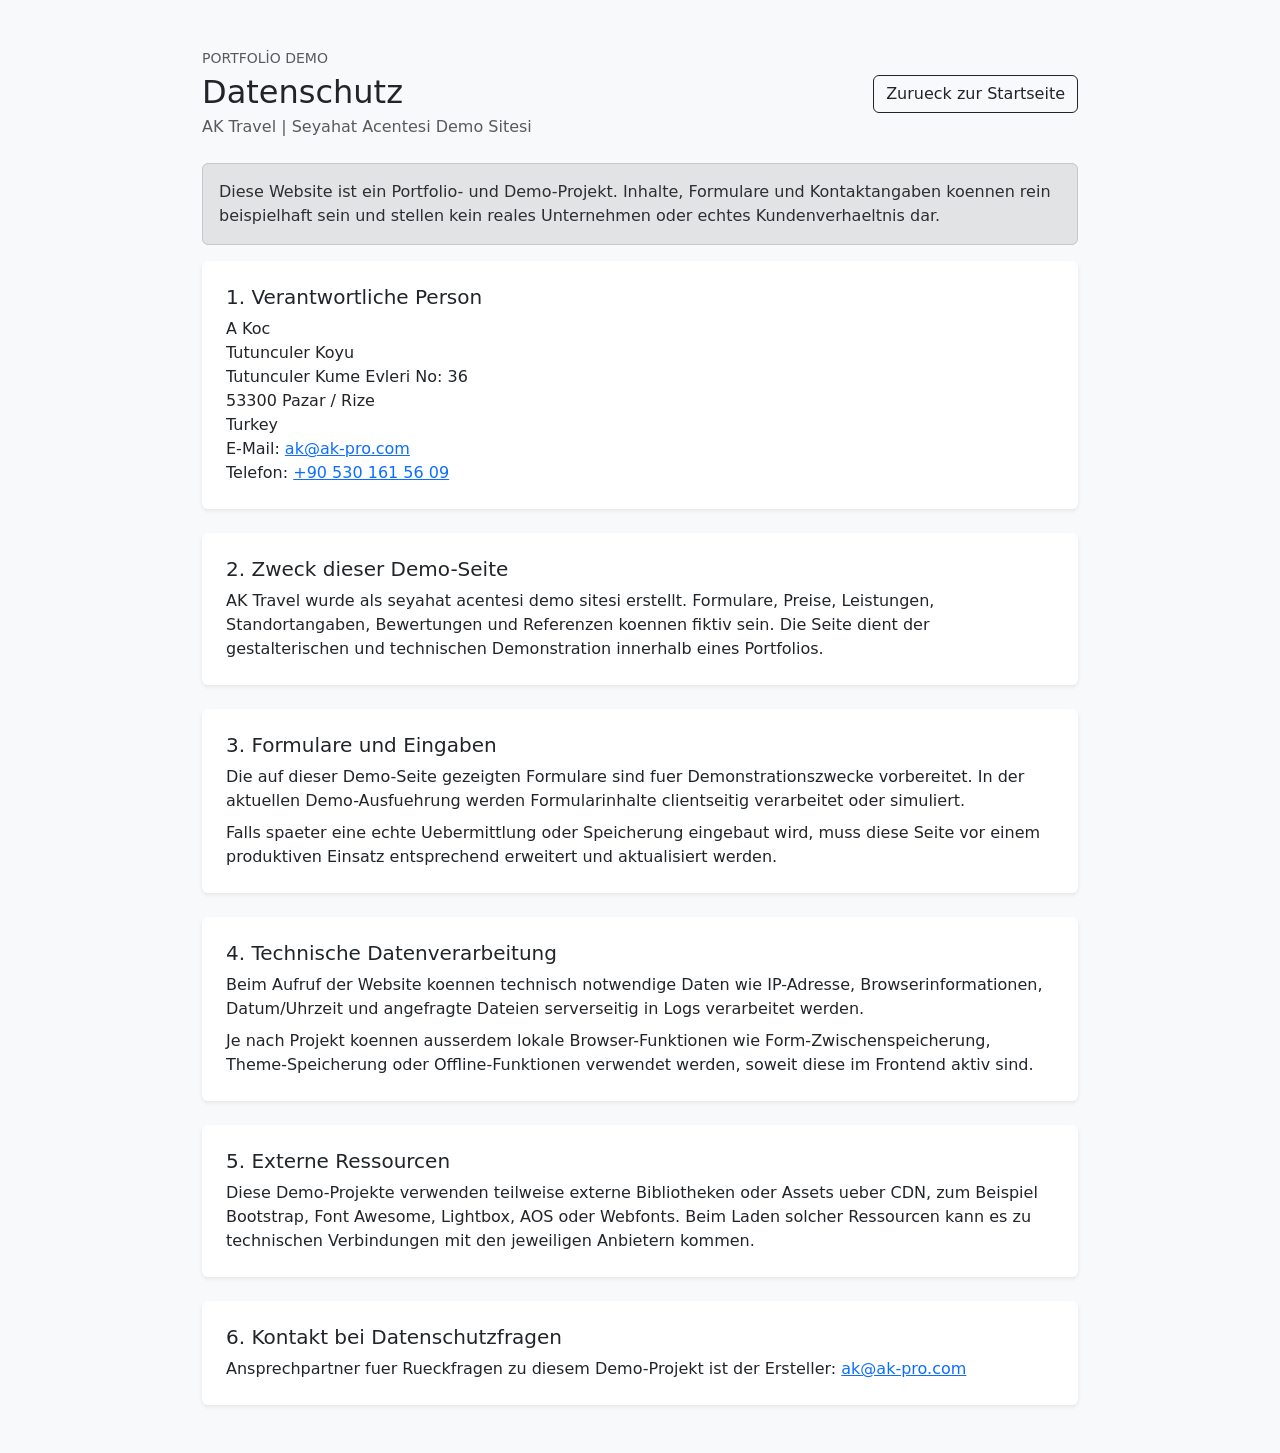
==== datenschutz.html @ 3d8f01cd "update legal demo" ====
<!DOCTYPE html>
<html lang="tr">
<head>
    <meta charset="UTF-8">
    <meta name="viewport" content="width=device-width, initial-scale=1.0">
    <title>Datenschutz | AK Travel</title>
    <meta name="robots" content="noindex, follow">
    <link href="https://cdn.jsdelivr.net/npm/bootstrap@5.3.0/dist/css/bootstrap.min.css" rel="stylesheet">
</head>
<body class="bg-light text-dark">
    <main class="py-5">
        <div class="container" style="max-width: 900px;">
            <div class="d-flex flex-column flex-md-row justify-content-between align-items-md-center gap-3 mb-4">
                <div>
                    <p class="text-uppercase text-muted small mb-1">Portfolio Demo</p>
                    <h1 class="h2 mb-1">Datenschutz</h1>
                    <p class="text-muted mb-0">AK Travel | Seyahat Acentesi Demo Sitesi</p>
                </div>
                <a class="btn btn-outline-dark" href="index.html">Zurueck zur Startseite</a>
            </div>
            <div class="alert alert-secondary" role="alert">
                Diese Website ist ein Portfolio- und Demo-Projekt. Inhalte, Formulare und Kontaktangaben koennen rein beispielhaft sein und stellen kein reales Unternehmen oder echtes Kundenverhaeltnis dar.
            </div>
            <section class="card shadow-sm border-0 mb-4"><div class="card-body p-4">
                <h2 class="h5">1. Verantwortliche Person</h2>
                <p class="mb-0">A Koc<br>Tutunculer Koyu<br>Tutunculer Kume Evleri No: 36<br>53300 Pazar / Rize<br>Turkey<br>E-Mail: <a href="mailto:ak@ak-pro.com">ak@ak-pro.com</a><br>Telefon: <a href="tel:+905301615609">+90 530 161 56 09</a></p>
            </div></section>
            <section class="card shadow-sm border-0 mb-4"><div class="card-body p-4">
                <h2 class="h5">2. Zweck dieser Demo-Seite</h2>
                <p class="mb-0">AK Travel wurde als seyahat acentesi demo sitesi erstellt. Formulare, Preise, Leistungen, Standortangaben, Bewertungen und Referenzen koennen fiktiv sein. Die Seite dient der gestalterischen und technischen Demonstration innerhalb eines Portfolios.</p>
            </div></section>
            <section class="card shadow-sm border-0 mb-4"><div class="card-body p-4">
                <h2 class="h5">3. Formulare und Eingaben</h2>
                <p class="mb-2">Die auf dieser Demo-Seite gezeigten Formulare sind fuer Demonstrationszwecke vorbereitet. In der aktuellen Demo-Ausfuehrung werden Formularinhalte clientseitig verarbeitet oder simuliert.</p>
                <p class="mb-0">Falls spaeter eine echte Uebermittlung oder Speicherung eingebaut wird, muss diese Seite vor einem produktiven Einsatz entsprechend erweitert und aktualisiert werden.</p>
            </div></section>
            <section class="card shadow-sm border-0 mb-4"><div class="card-body p-4">
                <h2 class="h5">4. Technische Datenverarbeitung</h2>
                <p class="mb-2">Beim Aufruf der Website koennen technisch notwendige Daten wie IP-Adresse, Browserinformationen, Datum/Uhrzeit und angefragte Dateien serverseitig in Logs verarbeitet werden.</p>
                <p class="mb-0">Je nach Projekt koennen ausserdem lokale Browser-Funktionen wie Form-Zwischenspeicherung, Theme-Speicherung oder Offline-Funktionen verwendet werden, soweit diese im Frontend aktiv sind.</p>
            </div></section>
            <section class="card shadow-sm border-0 mb-4"><div class="card-body p-4">
                <h2 class="h5">5. Externe Ressourcen</h2>
                <p class="mb-0">Diese Demo-Projekte verwenden teilweise externe Bibliotheken oder Assets ueber CDN, zum Beispiel Bootstrap, Font Awesome, Lightbox, AOS oder Webfonts. Beim Laden solcher Ressourcen kann es zu technischen Verbindungen mit den jeweiligen Anbietern kommen.</p>
            </div></section>
            <section class="card shadow-sm border-0"><div class="card-body p-4">
                <h2 class="h5">6. Kontakt bei Datenschutzfragen</h2>
                <p class="mb-0">Ansprechpartner fuer Rueckfragen zu diesem Demo-Projekt ist der Ersteller: <a href="mailto:ak@ak-pro.com">ak@ak-pro.com</a></p>
            </div></section>
        </div>
    </main>
</body>
</html>
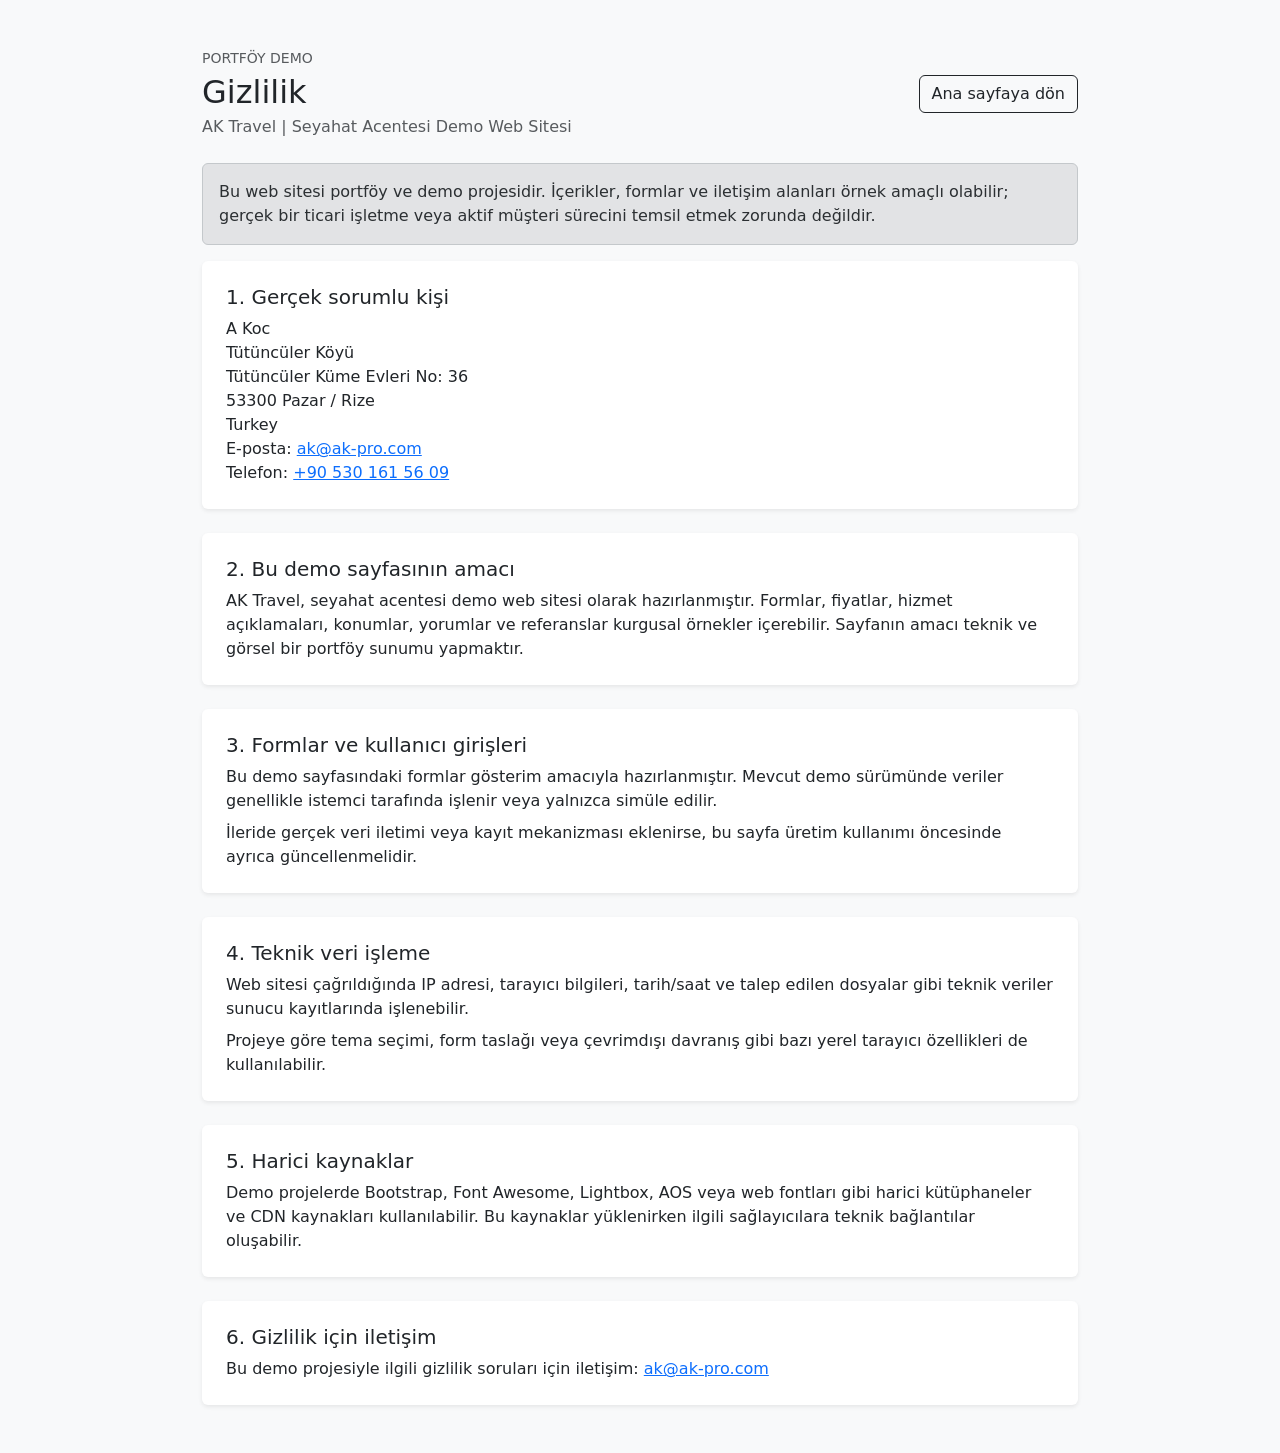
==== commit b042a9c1: "chore: sync portfolio updates" ====
--- a/datenschutz.html
+++ b/datenschutz.html
@@ -3,7 +3,7 @@
 <head>
     <meta charset="UTF-8">
     <meta name="viewport" content="width=device-width, initial-scale=1.0">
-    <title>Datenschutz | AK Travel</title>
+    <title>Gizlilik | AK Travel</title>
     <meta name="robots" content="noindex, follow">
     <link href="https://cdn.jsdelivr.net/npm/bootstrap@5.3.0/dist/css/bootstrap.min.css" rel="stylesheet">
 </head>
@@ -12,41 +12,90 @@
         <div class="container" style="max-width: 900px;">
             <div class="d-flex flex-column flex-md-row justify-content-between align-items-md-center gap-3 mb-4">
                 <div>
-                    <p class="text-uppercase text-muted small mb-1">Portfolio Demo</p>
-                    <h1 class="h2 mb-1">Datenschutz</h1>
-                    <p class="text-muted mb-0">AK Travel | Seyahat Acentesi Demo Sitesi</p>
+                    <p class="text-uppercase text-muted small mb-1">Portföy Demo</p>
+                    <h1 class="h2 mb-1">Gizlilik</h1>
+                    <p class="text-muted mb-0">AK Travel | Seyahat Acentesi Demo Web Sitesi</p>
                 </div>
-                <a class="btn btn-outline-dark" href="index.html">Zurueck zur Startseite</a>
+                <a class="btn btn-outline-dark" href="index.html">Ana sayfaya dön</a>
             </div>
+
             <div class="alert alert-secondary" role="alert">
-                Diese Website ist ein Portfolio- und Demo-Projekt. Inhalte, Formulare und Kontaktangaben koennen rein beispielhaft sein und stellen kein reales Unternehmen oder echtes Kundenverhaeltnis dar.
+                Bu web sitesi portföy ve demo projesidir. İçerikler, formlar ve iletişim alanları örnek amaçlı olabilir;
+                gerçek bir ticari işletme veya aktif müşteri sürecini temsil etmek zorunda değildir.
             </div>
-            <section class="card shadow-sm border-0 mb-4"><div class="card-body p-4">
-                <h2 class="h5">1. Verantwortliche Person</h2>
-                <p class="mb-0">A Koc<br>Tutunculer Koyu<br>Tutunculer Kume Evleri No: 36<br>53300 Pazar / Rize<br>Turkey<br>E-Mail: <a href="mailto:ak@ak-pro.com">ak@ak-pro.com</a><br>Telefon: <a href="tel:+905301615609">+90 530 161 56 09</a></p>
-            </div></section>
-            <section class="card shadow-sm border-0 mb-4"><div class="card-body p-4">
-                <h2 class="h5">2. Zweck dieser Demo-Seite</h2>
-                <p class="mb-0">AK Travel wurde als seyahat acentesi demo sitesi erstellt. Formulare, Preise, Leistungen, Standortangaben, Bewertungen und Referenzen koennen fiktiv sein. Die Seite dient der gestalterischen und technischen Demonstration innerhalb eines Portfolios.</p>
-            </div></section>
-            <section class="card shadow-sm border-0 mb-4"><div class="card-body p-4">
-                <h2 class="h5">3. Formulare und Eingaben</h2>
-                <p class="mb-2">Die auf dieser Demo-Seite gezeigten Formulare sind fuer Demonstrationszwecke vorbereitet. In der aktuellen Demo-Ausfuehrung werden Formularinhalte clientseitig verarbeitet oder simuliert.</p>
-                <p class="mb-0">Falls spaeter eine echte Uebermittlung oder Speicherung eingebaut wird, muss diese Seite vor einem produktiven Einsatz entsprechend erweitert und aktualisiert werden.</p>
-            </div></section>
-            <section class="card shadow-sm border-0 mb-4"><div class="card-body p-4">
-                <h2 class="h5">4. Technische Datenverarbeitung</h2>
-                <p class="mb-2">Beim Aufruf der Website koennen technisch notwendige Daten wie IP-Adresse, Browserinformationen, Datum/Uhrzeit und angefragte Dateien serverseitig in Logs verarbeitet werden.</p>
-                <p class="mb-0">Je nach Projekt koennen ausserdem lokale Browser-Funktionen wie Form-Zwischenspeicherung, Theme-Speicherung oder Offline-Funktionen verwendet werden, soweit diese im Frontend aktiv sind.</p>
-            </div></section>
-            <section class="card shadow-sm border-0 mb-4"><div class="card-body p-4">
-                <h2 class="h5">5. Externe Ressourcen</h2>
-                <p class="mb-0">Diese Demo-Projekte verwenden teilweise externe Bibliotheken oder Assets ueber CDN, zum Beispiel Bootstrap, Font Awesome, Lightbox, AOS oder Webfonts. Beim Laden solcher Ressourcen kann es zu technischen Verbindungen mit den jeweiligen Anbietern kommen.</p>
-            </div></section>
-            <section class="card shadow-sm border-0"><div class="card-body p-4">
-                <h2 class="h5">6. Kontakt bei Datenschutzfragen</h2>
-                <p class="mb-0">Ansprechpartner fuer Rueckfragen zu diesem Demo-Projekt ist der Ersteller: <a href="mailto:ak@ak-pro.com">ak@ak-pro.com</a></p>
-            </div></section>
+
+            <section class="card shadow-sm border-0 mb-4">
+                <div class="card-body p-4">
+                    <h2 class="h5">1. Gerçek sorumlu kişi</h2>
+                    <p class="mb-0">
+                        A Koc<br>
+                        Tütüncüler Köyü<br>
+                        Tütüncüler Küme Evleri No: 36<br>
+                        53300 Pazar / Rize<br>
+                        Turkey<br>
+                        E-posta: <a href="mailto:ak@ak-pro.com">ak@ak-pro.com</a><br>
+                        Telefon: <a href="tel:+905301615609">+90 530 161 56 09</a>
+                    </p>
+                </div>
+            </section>
+
+            <section class="card shadow-sm border-0 mb-4">
+                <div class="card-body p-4">
+                    <h2 class="h5">2. Bu demo sayfasının amacı</h2>
+                    <p class="mb-0">
+                        AK Travel, seyahat acentesi demo web sitesi olarak hazırlanmıştır. Formlar, fiyatlar, hizmet açıklamaları,
+                        konumlar, yorumlar ve referanslar kurgusal örnekler içerebilir. Sayfanın amacı teknik ve görsel
+                        bir portföy sunumu yapmaktır.
+                    </p>
+                </div>
+            </section>
+
+            <section class="card shadow-sm border-0 mb-4">
+                <div class="card-body p-4">
+                    <h2 class="h5">3. Formlar ve kullanıcı girişleri</h2>
+                    <p class="mb-2">
+                        Bu demo sayfasındaki formlar gösterim amacıyla hazırlanmıştır. Mevcut demo sürümünde veriler
+                        genellikle istemci tarafında işlenir veya yalnızca simüle edilir.
+                    </p>
+                    <p class="mb-0">
+                        İleride gerçek veri iletimi veya kayıt mekanizması eklenirse, bu sayfa üretim kullanımı öncesinde
+                        ayrıca güncellenmelidir.
+                    </p>
+                </div>
+            </section>
+
+            <section class="card shadow-sm border-0 mb-4">
+                <div class="card-body p-4">
+                    <h2 class="h5">4. Teknik veri işleme</h2>
+                    <p class="mb-2">
+                        Web sitesi çağrıldığında IP adresi, tarayıcı bilgileri, tarih/saat ve talep edilen dosyalar gibi
+                        teknik veriler sunucu kayıtlarında işlenebilir.
+                    </p>
+                    <p class="mb-0">
+                        Projeye göre tema seçimi, form taslağı veya çevrimdışı davranış gibi bazı yerel tarayıcı
+                        özellikleri de kullanılabilir.
+                    </p>
+                </div>
+            </section>
+
+            <section class="card shadow-sm border-0 mb-4">
+                <div class="card-body p-4">
+                    <h2 class="h5">5. Harici kaynaklar</h2>
+                    <p class="mb-0">
+                        Demo projelerde Bootstrap, Font Awesome, Lightbox, AOS veya web fontları gibi harici kütüphaneler
+                        ve CDN kaynakları kullanılabilir. Bu kaynaklar yüklenirken ilgili sağlayıcılara teknik bağlantılar oluşabilir.
+                    </p>
+                </div>
+            </section>
+
+            <section class="card shadow-sm border-0">
+                <div class="card-body p-4">
+                    <h2 class="h5">6. Gizlilik için iletişim</h2>
+                    <p class="mb-0">
+                        Bu demo projesiyle ilgili gizlilik soruları için iletişim: <a href="mailto:ak@ak-pro.com">ak@ak-pro.com</a>
+                    </p>
+                </div>
+            </section>
         </div>
     </main>
 </body>
